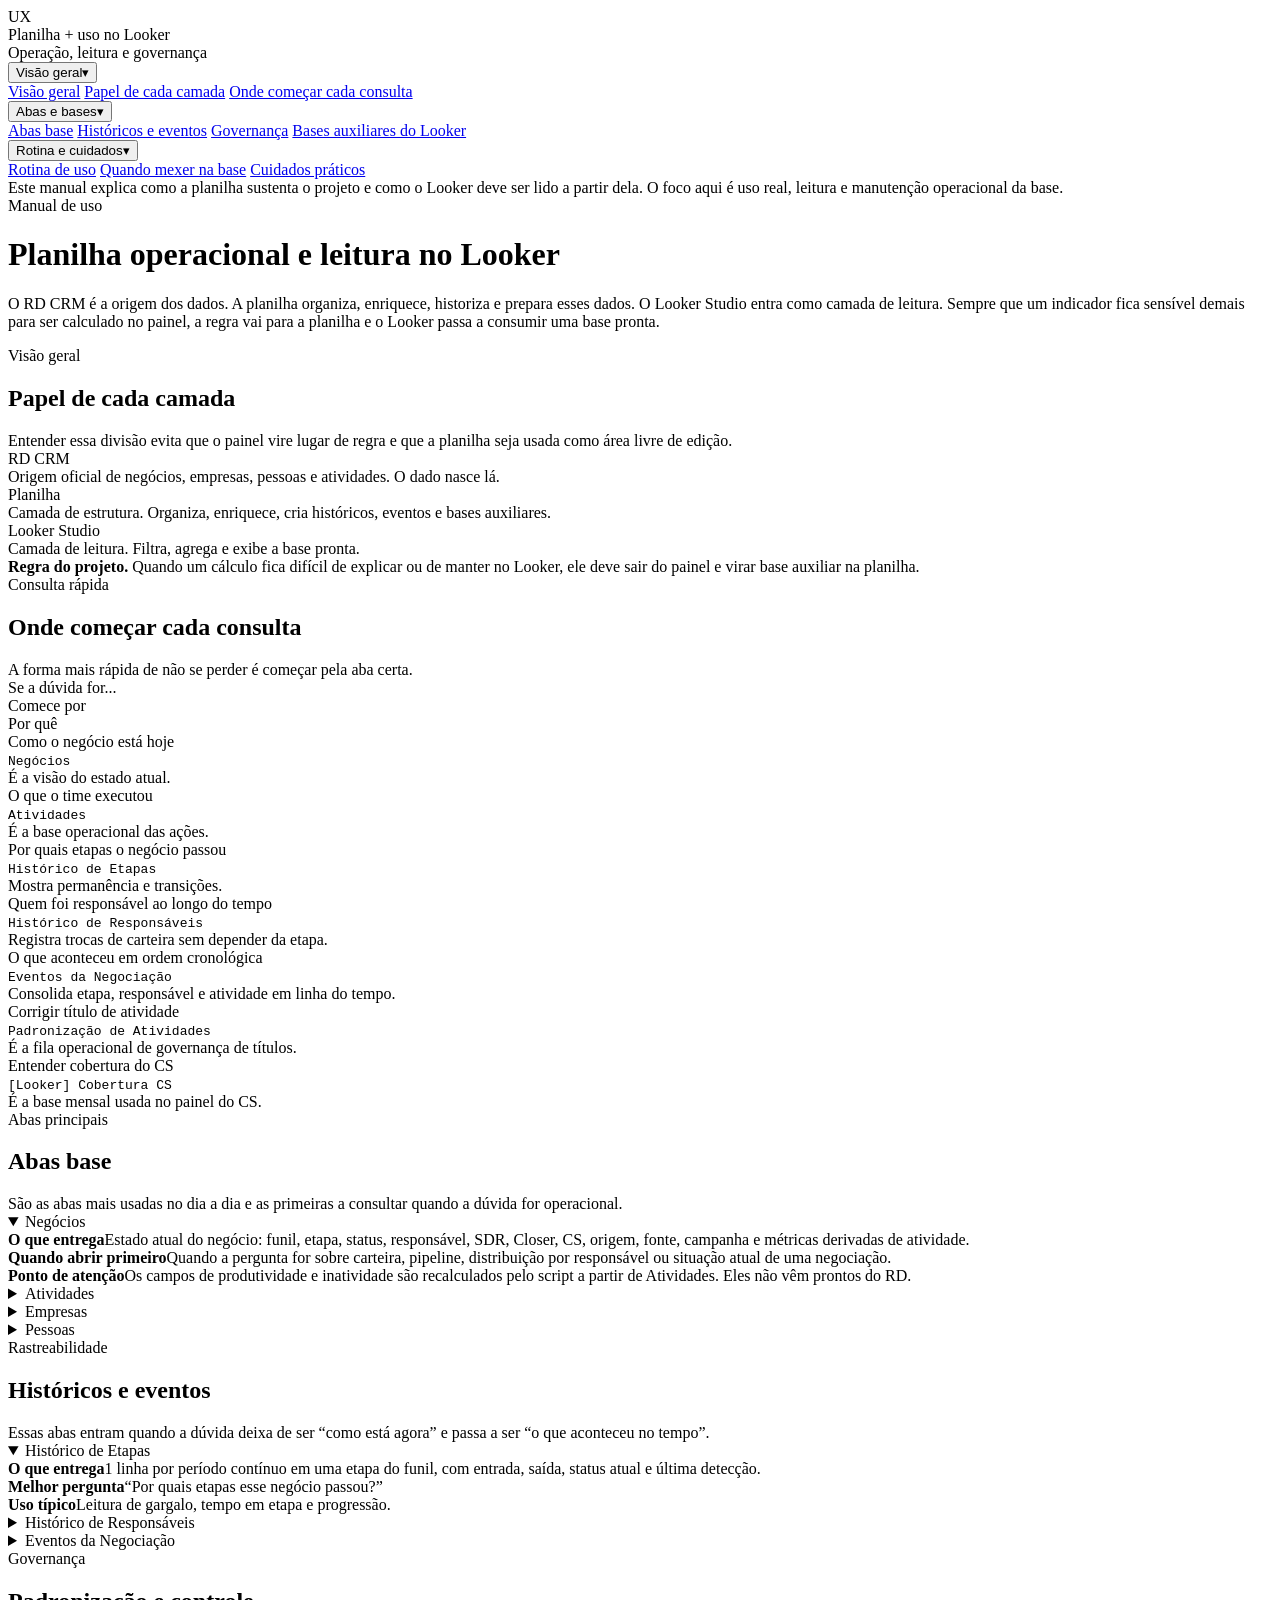
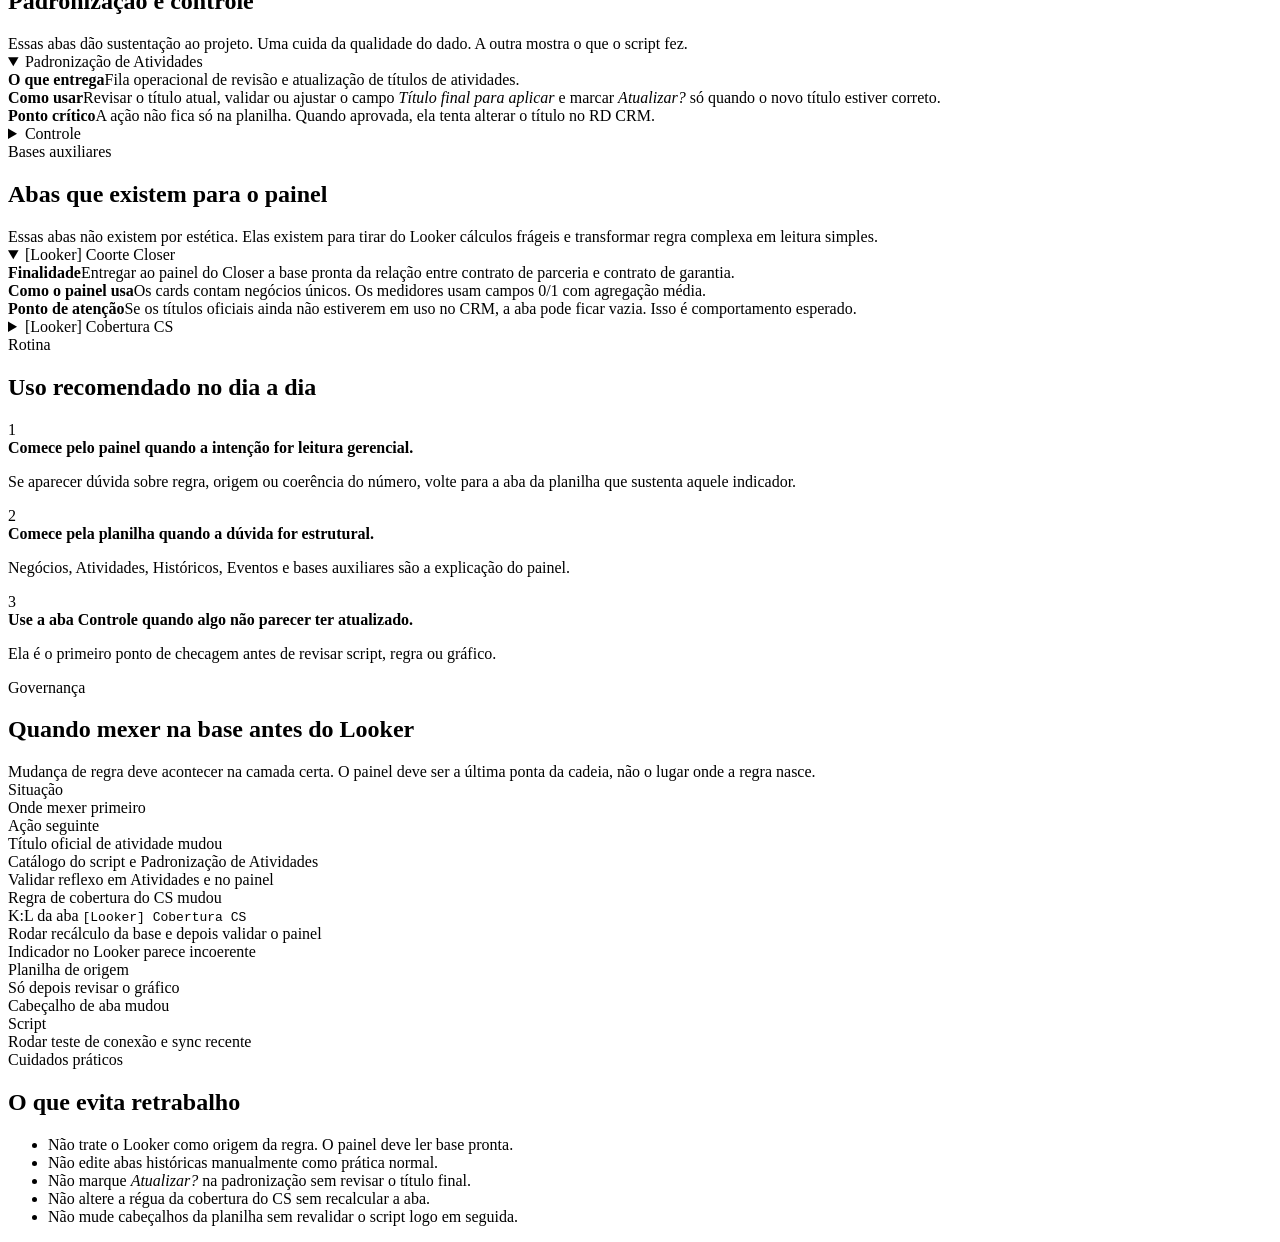
==== manual-planilha-looker.html @ fdc31ee2 "Add files via upload" ====
<!DOCTYPE html>
<html lang="pt-BR">
<head>
  <meta charset="UTF-8" />
  <meta name="viewport" content="width=device-width, initial-scale=1.0" />
  <title>Manual da planilha + Looker | Ucred RevOps</title>
  <link rel="stylesheet" href="assets/style.css" />
</head>
<body>
  <div class="layout">
    <aside class="sidebar">
      <div class="brand">
        <div class="brand-mark">UX</div>
        <div>
          <div class="brand-title">Planilha + uso no Looker</div>
          <div class="brand-subtitle">Operação, leitura e governança</div>
        </div>
      </div>

      <div class="nav-group">
        <button class="nav-toggle" data-target="nav-geral" aria-expanded="true">Visão geral<span class="caret">▾</span></button>
        <div id="nav-geral" class="nav-items">
          <a class="nav-link" href="#visao-geral">Visão geral</a>
          <a class="nav-link" href="#papel-camadas">Papel de cada camada</a>
          <a class="nav-link" href="#onde-comecar">Onde começar cada consulta</a>
        </div>
      </div>

      <div class="nav-group">
        <button class="nav-toggle" data-target="nav-abas" aria-expanded="true">Abas e bases<span class="caret">▾</span></button>
        <div id="nav-abas" class="nav-items">
          <a class="nav-link" href="#abas-base">Abas base</a>
          <a class="nav-link" href="#abas-historicas">Históricos e eventos</a>
          <a class="nav-link" href="#abas-governanca">Governança</a>
          <a class="nav-link" href="#bases-looker">Bases auxiliares do Looker</a>
        </div>
      </div>

      <div class="nav-group">
        <button class="nav-toggle" data-target="nav-operacao" aria-expanded="true">Rotina e cuidados<span class="caret">▾</span></button>
        <div id="nav-operacao" class="nav-items">
          <a class="nav-link" href="#rotina-uso">Rotina de uso</a>
          <a class="nav-link" href="#mudancas-regra">Quando mexer na base</a>
          <a class="nav-link" href="#cuidados">Cuidados práticos</a>
        </div>
      </div>

      <div class="sidebar-note">
        Este manual explica como a planilha sustenta o projeto e como o Looker deve ser lido a partir dela. O foco aqui é uso real, leitura e manutenção operacional da base.
      </div>
    </aside>

    <main class="content">
      <div class="content-inner">
        <div class="hero" id="visao-geral">
          <div class="hero-eyebrow">Manual de uso</div>
          <h1>Planilha operacional e leitura no Looker</h1>
          <p>
            O RD CRM é a origem dos dados. A planilha organiza, enriquece, historiza e prepara esses dados. O Looker Studio entra como camada de leitura. Sempre que um indicador fica sensível demais para ser calculado no painel, a regra vai para a planilha e o Looker passa a consumir uma base pronta.
          </p>
        </div>

        <section class="section" id="papel-camadas">
          <div class="section-header">
            <div class="section-kicker">Visão geral</div>
            <h2>Papel de cada camada</h2>
            <div class="section-intro">Entender essa divisão evita que o painel vire lugar de regra e que a planilha seja usada como área livre de edição.</div>
          </div>

          <div class="card">
            <div class="kb-grid kb-grid-3">
              <div class="kb-block">
                <div class="kb-label">RD CRM</div>
                <div class="kb-value">Origem oficial de negócios, empresas, pessoas e atividades. O dado nasce lá.</div>
              </div>
              <div class="kb-block">
                <div class="kb-label">Planilha</div>
                <div class="kb-value">Camada de estrutura. Organiza, enriquece, cria históricos, eventos e bases auxiliares.</div>
              </div>
              <div class="kb-block">
                <div class="kb-label">Looker Studio</div>
                <div class="kb-value">Camada de leitura. Filtra, agrega e exibe a base pronta.</div>
              </div>
            </div>
          </div>

          <div class="notice ok">
            <strong>Regra do projeto.</strong> Quando um cálculo fica difícil de explicar ou de manter no Looker, ele deve sair do painel e virar base auxiliar na planilha.
          </div>
        </section>

        <section class="section" id="onde-comecar">
          <div class="section-header">
            <div class="section-kicker">Consulta rápida</div>
            <h2>Onde começar cada consulta</h2>
            <div class="section-intro">A forma mais rápida de não se perder é começar pela aba certa.</div>
          </div>

          <div class="card">
            <div class="kb-table">
              <div class="kb-row kb-head"><div>Se a dúvida for...</div><div>Comece por</div><div>Por quê</div></div>
              <div class="kb-row"><div>Como o negócio está hoje</div><div><code>Negócios</code></div><div>É a visão do estado atual.</div></div>
              <div class="kb-row"><div>O que o time executou</div><div><code>Atividades</code></div><div>É a base operacional das ações.</div></div>
              <div class="kb-row"><div>Por quais etapas o negócio passou</div><div><code>Histórico de Etapas</code></div><div>Mostra permanência e transições.</div></div>
              <div class="kb-row"><div>Quem foi responsável ao longo do tempo</div><div><code>Histórico de Responsáveis</code></div><div>Registra trocas de carteira sem depender da etapa.</div></div>
              <div class="kb-row"><div>O que aconteceu em ordem cronológica</div><div><code>Eventos da Negociação</code></div><div>Consolida etapa, responsável e atividade em linha do tempo.</div></div>
              <div class="kb-row"><div>Corrigir título de atividade</div><div><code>Padronização de Atividades</code></div><div>É a fila operacional de governança de títulos.</div></div>
              <div class="kb-row"><div>Entender cobertura do CS</div><div><code>[Looker] Cobertura CS</code></div><div>É a base mensal usada no painel do CS.</div></div>
            </div>
          </div>
        </section>

        <section class="section" id="abas-base">
          <div class="section-header">
            <div class="section-kicker">Abas principais</div>
            <h2>Abas base</h2>
            <div class="section-intro">São as abas mais usadas no dia a dia e as primeiras a consultar quando a dúvida for operacional.</div>
          </div>

          <div class="accordion-list">
            <details open>
              <summary>Negócios</summary>
              <div class="file-meta">
                <div class="meta-item"><strong>O que entrega</strong>Estado atual do negócio: funil, etapa, status, responsável, SDR, Closer, CS, origem, fonte, campanha e métricas derivadas de atividade.</div>
                <div class="meta-item"><strong>Quando abrir primeiro</strong>Quando a pergunta for sobre carteira, pipeline, distribuição por responsável ou situação atual de uma negociação.</div>
                <div class="meta-item"><strong>Ponto de atenção</strong>Os campos de produtividade e inatividade são recalculados pelo script a partir de Atividades. Eles não vêm prontos do RD.</div>
              </div>
            </details>

            <details>
              <summary>Atividades</summary>
              <div class="file-meta">
                <div class="meta-item"><strong>O que entrega</strong>Tarefas e ações do CRM com título, tipo, status, responsável e datas principais.</div>
                <div class="meta-item"><strong>Quando abrir primeiro</strong>Quando a pergunta for sobre execução do time, reuniões, cadência ou indicadores baseados em atividade.</div>
                <div class="meta-item"><strong>Ponto de atenção</strong>O valor analítico dessa aba depende da qualidade do título. Se ele estiver ruim, a correção deve passar pela aba Padronização de Atividades.</div>
              </div>
            </details>

            <details>
              <summary>Empresas</summary>
              <div class="file-meta">
                <div class="meta-item"><strong>O que entrega</strong>Camada de organizações, com cidade, estado e responsável comercial.</div>
                <div class="meta-item"><strong>Quando usar</strong>Para contexto territorial, validação de cadastro e cruzamento com negócios e pessoas.</div>
              </div>
            </details>

            <details>
              <summary>Pessoas</summary>
              <div class="file-meta">
                <div class="meta-item"><strong>O que entrega</strong>Contatos da base, com vínculo de empresa e responsável comercial.</div>
                <div class="meta-item"><strong>Quando usar</strong>Quando a consulta partir do contato, e não do negócio.</div>
              </div>
            </details>
          </div>
        </section>

        <section class="section" id="abas-historicas">
          <div class="section-header">
            <div class="section-kicker">Rastreabilidade</div>
            <h2>Históricos e eventos</h2>
            <div class="section-intro">Essas abas entram quando a dúvida deixa de ser “como está agora” e passa a ser “o que aconteceu no tempo”.</div>
          </div>

          <div class="accordion-list">
            <details open>
              <summary>Histórico de Etapas</summary>
              <div class="file-meta">
                <div class="meta-item"><strong>O que entrega</strong>1 linha por período contínuo em uma etapa do funil, com entrada, saída, status atual e última detecção.</div>
                <div class="meta-item"><strong>Melhor pergunta</strong>“Por quais etapas esse negócio passou?”</div>
                <div class="meta-item"><strong>Uso típico</strong>Leitura de gargalo, tempo em etapa e progressão.</div>
              </div>
            </details>

            <details>
              <summary>Histórico de Responsáveis</summary>
              <div class="file-meta">
                <div class="meta-item"><strong>O que entrega</strong>1 linha por período contínuo de responsabilidade sobre o negócio.</div>
                <div class="meta-item"><strong>Melhor pergunta</strong>“Quem era o responsável nesse momento?”</div>
                <div class="meta-item"><strong>Uso típico</strong>Auditoria de carteira, passagem de bastão e contexto de ownership.</div>
              </div>
            </details>

            <details>
              <summary>Eventos da Negociação</summary>
              <div class="file-meta">
                <div class="meta-item"><strong>O que entrega</strong>Linha do tempo consolidada do negócio, reunindo eventos de etapa, responsável e atividades concluídas.</div>
                <div class="meta-item"><strong>Melhor pergunta</strong>“O que aconteceu com esse negócio, em ordem cronológica?”</div>
                <div class="meta-item"><strong>Leitura correta</strong>É uma aba de acontecimentos, não de estado atual. Se houver dúvida estrutural, a conferência deve voltar ao histórico ou à aba Atividades.</div>
              </div>
            </details>
          </div>
        </section>

        <section class="section" id="abas-governanca">
          <div class="section-header">
            <div class="section-kicker">Governança</div>
            <h2>Padronização e controle</h2>
            <div class="section-intro">Essas abas dão sustentação ao projeto. Uma cuida da qualidade do dado. A outra mostra o que o script fez.</div>
          </div>

          <div class="accordion-list">
            <details open>
              <summary>Padronização de Atividades</summary>
              <div class="file-meta">
                <div class="meta-item"><strong>O que entrega</strong>Fila operacional de revisão e atualização de títulos de atividades.</div>
                <div class="meta-item"><strong>Como usar</strong>Revisar o título atual, validar ou ajustar o campo <em>Título final para aplicar</em> e marcar <em>Atualizar?</em> só quando o novo título estiver correto.</div>
                <div class="meta-item"><strong>Ponto crítico</strong>A ação não fica só na planilha. Quando aprovada, ela tenta alterar o título no RD CRM.</div>
              </div>
            </details>

            <details>
              <summary>Controle</summary>
              <div class="file-meta">
                <div class="meta-item"><strong>O que entrega</strong>Histórico técnico das execuções do script.</div>
                <div class="meta-item"><strong>Quando olhar</strong>Sempre que algo não atualizar, quando houver dúvida sobre execução ou quando uma mudança tiver acabado de ser aplicada.</div>
                <div class="meta-item"><strong>Ponto de atenção</strong>Os logs mais recentes ficam no topo.</div>
              </div>
            </details>
          </div>
        </section>

        <section class="section" id="bases-looker">
          <div class="section-header">
            <div class="section-kicker">Bases auxiliares</div>
            <h2>Abas que existem para o painel</h2>
            <div class="section-intro">Essas abas não existem por estética. Elas existem para tirar do Looker cálculos frágeis e transformar regra complexa em leitura simples.</div>
          </div>

          <div class="accordion-list">
            <details open>
              <summary>[Looker] Coorte Closer</summary>
              <div class="file-meta">
                <div class="meta-item"><strong>Finalidade</strong>Entregar ao painel do Closer a base pronta da relação entre contrato de parceria e contrato de garantia.</div>
                <div class="meta-item"><strong>Como o painel usa</strong>Os cards contam negócios únicos. Os medidores usam campos 0/1 com agregação média.</div>
                <div class="meta-item"><strong>Ponto de atenção</strong>Se os títulos oficiais ainda não estiverem em uso no CRM, a aba pode ficar vazia. Isso é comportamento esperado.</div>
              </div>
            </details>

            <details>
              <summary>[Looker] Cobertura CS</summary>
              <div class="file-meta">
                <div class="meta-item"><strong>Finalidade</strong>Gerar a base mensal do esforço de CS por negócio e responsável, com carteira total, carteira coberta, reunião realizada, quantidade de atividades de cobertura e detalhe da cobertura.</div>
                <div class="meta-item"><strong>Onde fica a regra</strong>Na própria aba, em <code>K:L</code>. O que estiver marcado ali passa a contar como cobertura.</div>
                <div class="meta-item"><strong>Ponto de atenção</strong>A régua atual reescreve a história da base quando a aba é recalculada. Se um título deixar de contar hoje, ele deixa de valer também para os meses passados quando a base for gerada de novo.</div>
              </div>
            </details>
          </div>
        </section>

        <section class="section" id="rotina-uso">
          <div class="section-header">
            <div class="section-kicker">Rotina</div>
            <h2>Uso recomendado no dia a dia</h2>
          </div>

          <div class="card">
            <div class="kb-flow">
              <div class="flow-step">
                <div class="flow-index">1</div>
                <div>
                  <strong>Comece pelo painel quando a intenção for leitura gerencial.</strong>
                  <p>Se aparecer dúvida sobre regra, origem ou coerência do número, volte para a aba da planilha que sustenta aquele indicador.</p>
                </div>
              </div>
              <div class="flow-step">
                <div class="flow-index">2</div>
                <div>
                  <strong>Comece pela planilha quando a dúvida for estrutural.</strong>
                  <p>Negócios, Atividades, Históricos, Eventos e bases auxiliares são a explicação do painel.</p>
                </div>
              </div>
              <div class="flow-step">
                <div class="flow-index">3</div>
                <div>
                  <strong>Use a aba Controle quando algo não parecer ter atualizado.</strong>
                  <p>Ela é o primeiro ponto de checagem antes de revisar script, regra ou gráfico.</p>
                </div>
              </div>
            </div>
          </div>
        </section>

        <section class="section" id="mudancas-regra">
          <div class="section-header">
            <div class="section-kicker">Governança</div>
            <h2>Quando mexer na base antes do Looker</h2>
            <div class="section-intro">Mudança de regra deve acontecer na camada certa. O painel deve ser a última ponta da cadeia, não o lugar onde a regra nasce.</div>
          </div>

          <div class="card">
            <div class="kb-table">
              <div class="kb-row kb-head"><div>Situação</div><div>Onde mexer primeiro</div><div>Ação seguinte</div></div>
              <div class="kb-row"><div>Título oficial de atividade mudou</div><div>Catálogo do script e Padronização de Atividades</div><div>Validar reflexo em Atividades e no painel</div></div>
              <div class="kb-row"><div>Regra de cobertura do CS mudou</div><div>K:L da aba <code>[Looker] Cobertura CS</code></div><div>Rodar recálculo da base e depois validar o painel</div></div>
              <div class="kb-row"><div>Indicador no Looker parece incoerente</div><div>Planilha de origem</div><div>Só depois revisar o gráfico</div></div>
              <div class="kb-row"><div>Cabeçalho de aba mudou</div><div>Script</div><div>Rodar teste de conexão e sync recente</div></div>
            </div>
          </div>
        </section>

        <section class="section" id="cuidados">
          <div class="section-header">
            <div class="section-kicker">Cuidados práticos</div>
            <h2>O que evita retrabalho</h2>
          </div>

          <div class="card">
            <ul class="dense-list">
              <li>Não trate o Looker como origem da regra. O painel deve ler base pronta.</li>
              <li>Não edite abas históricas manualmente como prática normal.</li>
              <li>Não marque <em>Atualizar?</em> na padronização sem revisar o título final.</li>
              <li>Não altere a régua da cobertura do CS sem recalcular a aba.</li>
              <li>Não mude cabeçalhos da planilha sem revalidar o script logo em seguida.</li>
            </ul>
          </div>
        </section>
      </div>
    </main>
  </div>

  <script src="assets/app.js"></script>
</body>
</html>
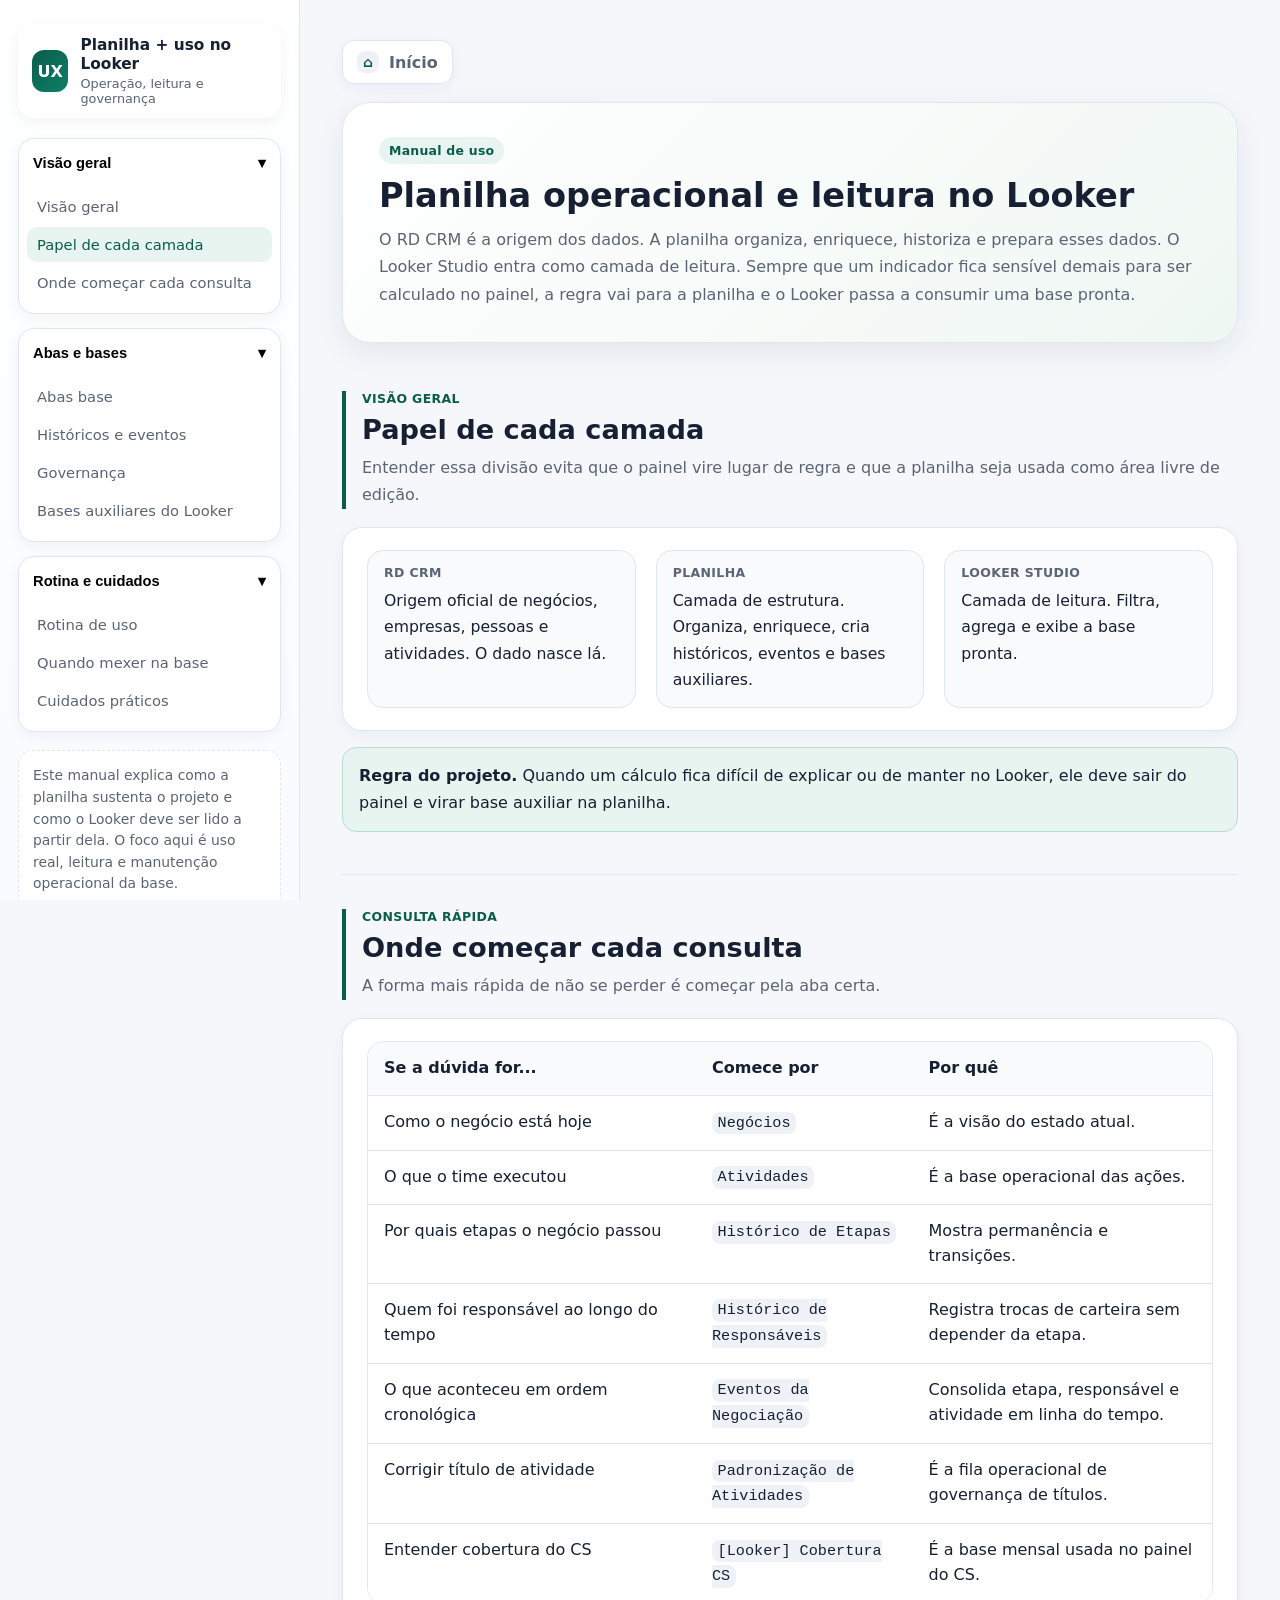
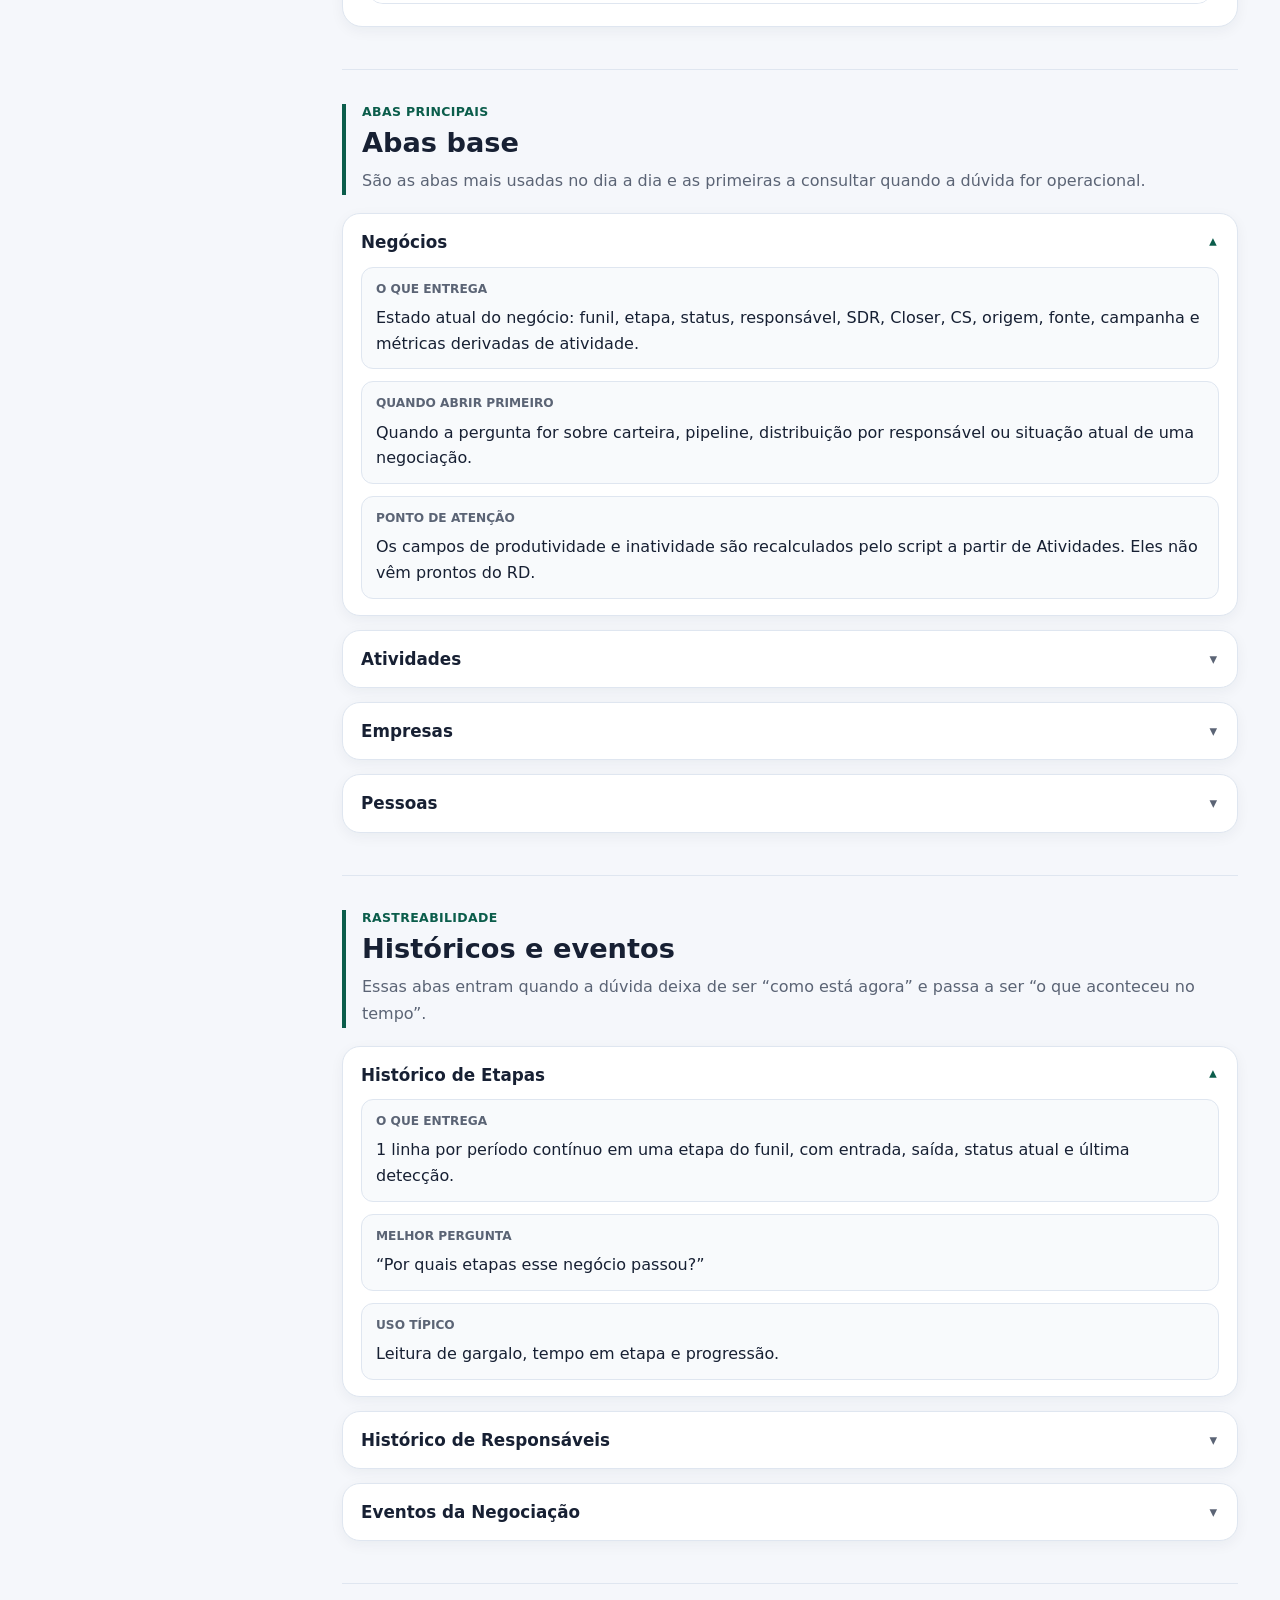
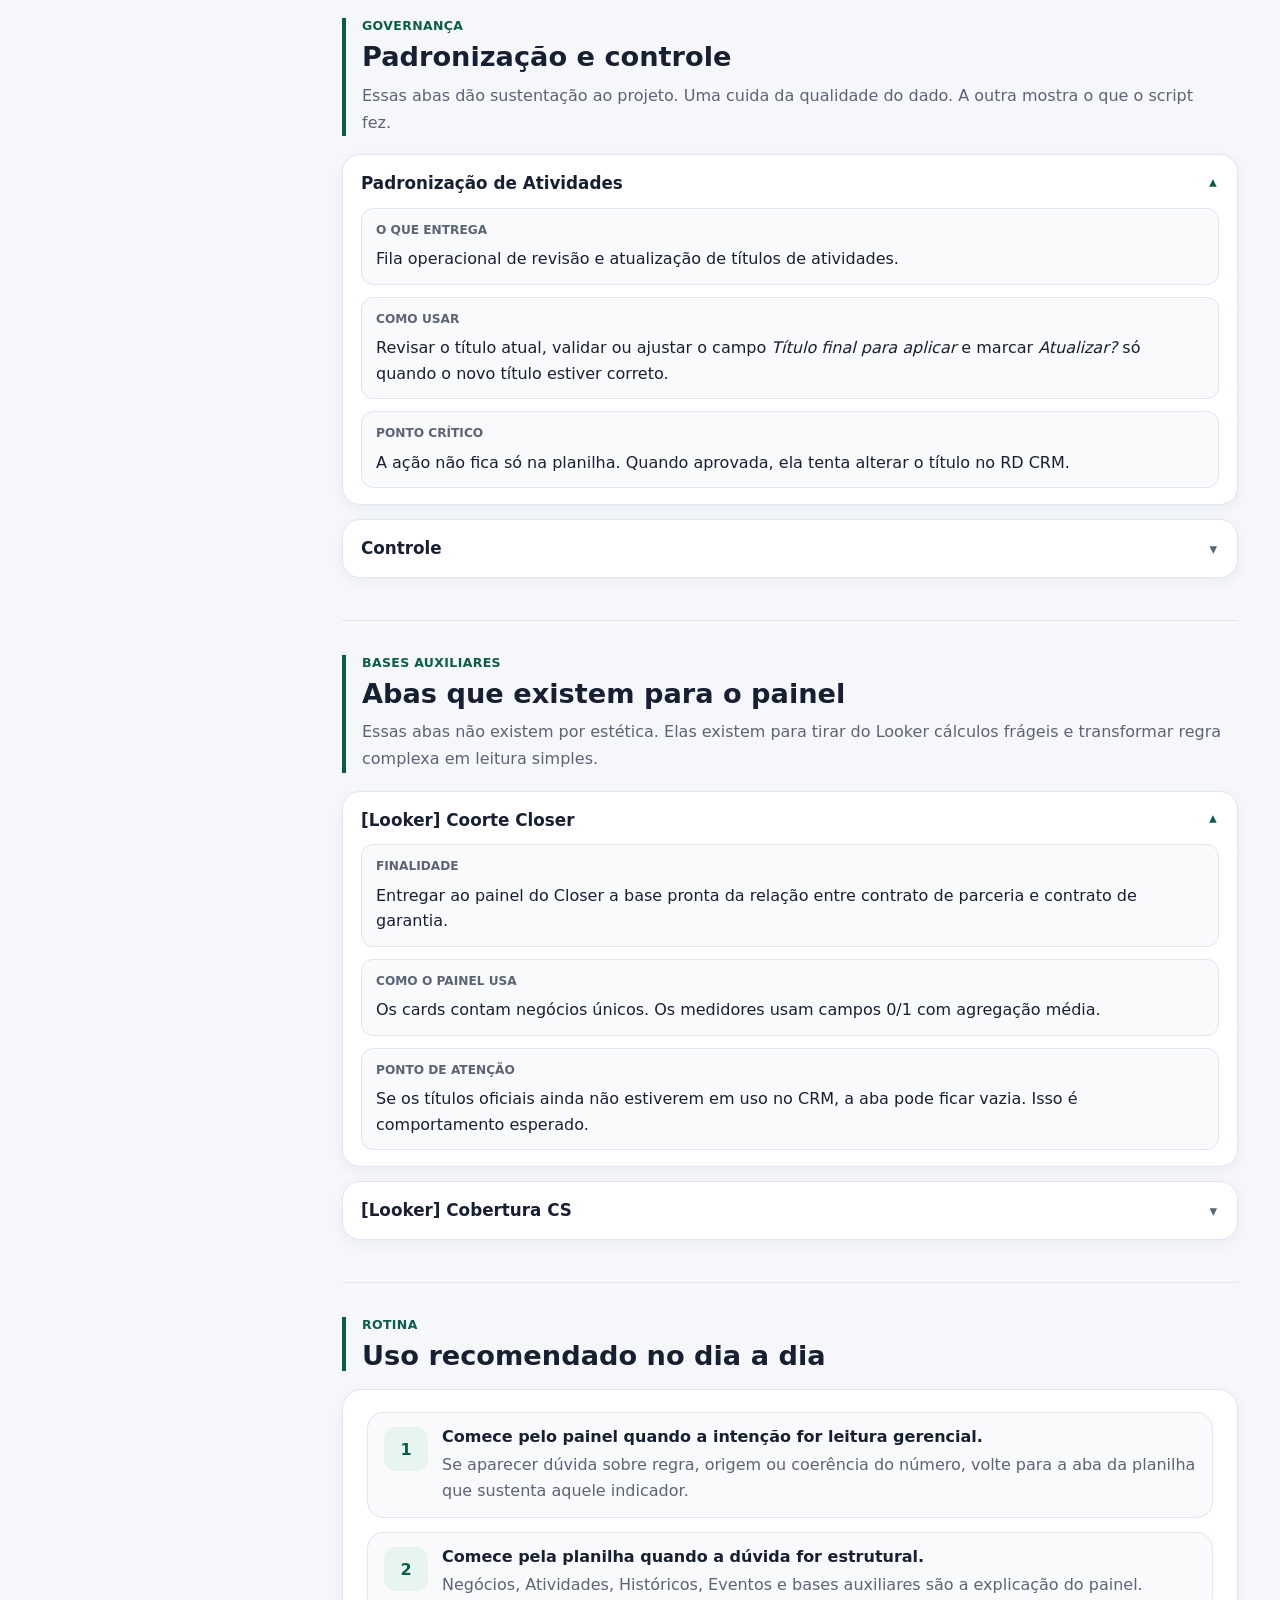
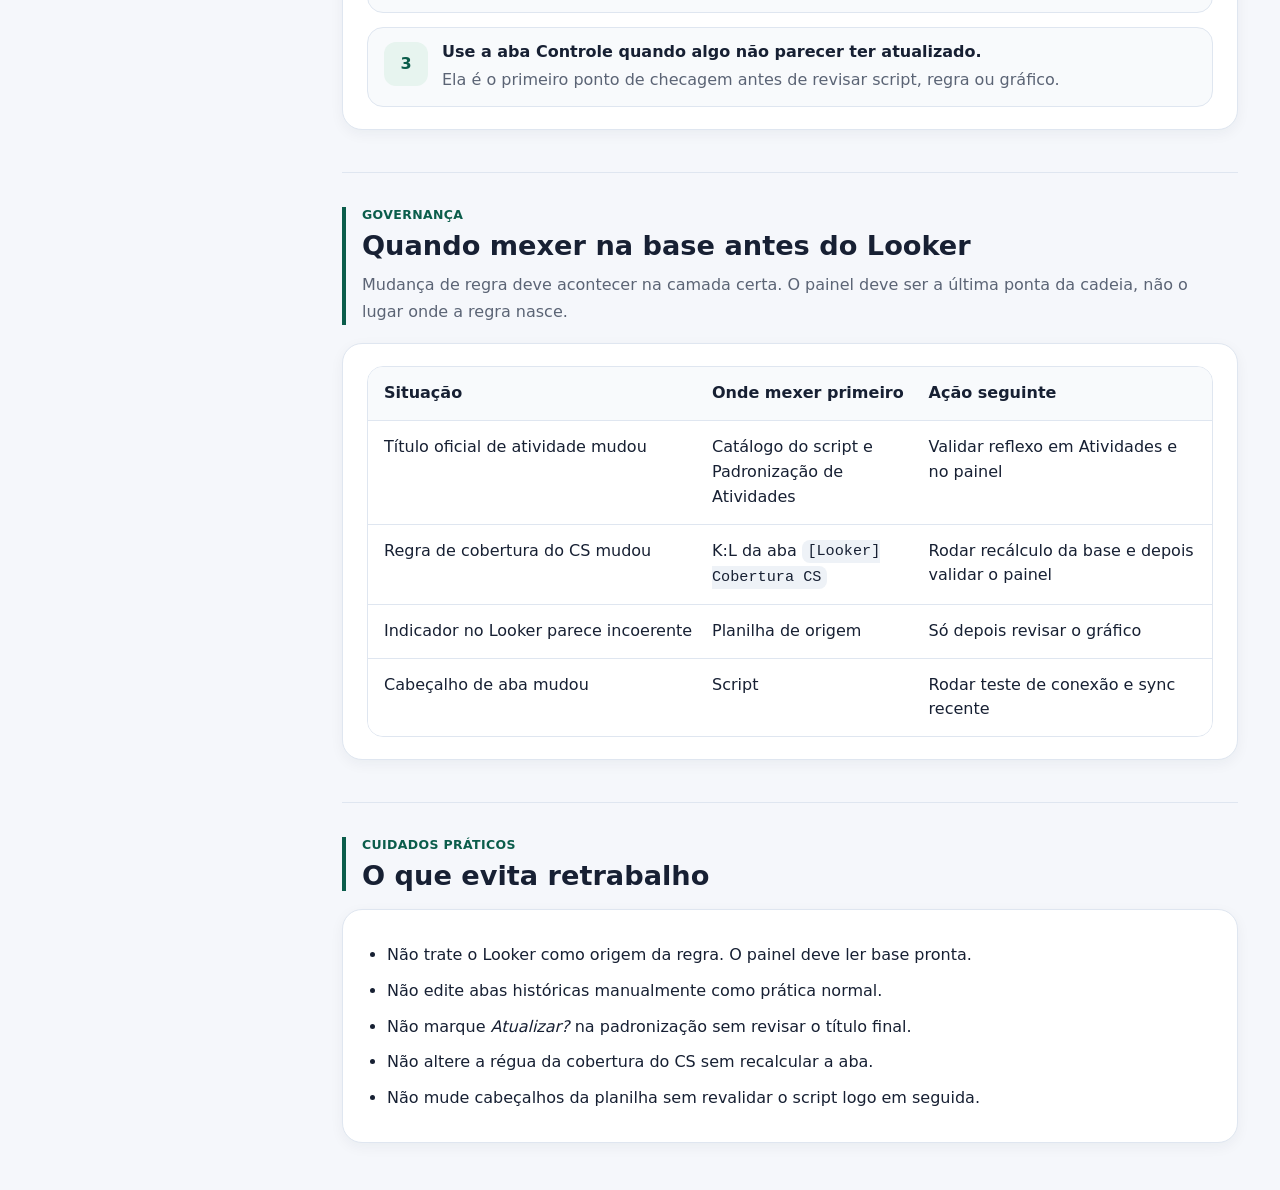
==== commit f2518960: "Add files via upload" ====
--- a/manual-planilha-looker.html
+++ b/manual-planilha-looker.html
@@ -52,6 +52,7 @@
 
     <main class="content">
       <div class="content-inner">
+      <div class="top-home-link"><a class="home-link" href="index.html"><span class="home-link-icon" aria-hidden="true">⌂</span><span>Início</span></a></div>
         <div class="hero" id="visao-geral">
           <div class="hero-eyebrow">Manual de uso</div>
           <h1>Planilha operacional e leitura no Looker</h1>
--- a/assets/style.css
+++ b/assets/style.css
@@ -0,0 +1,601 @@
+
+:root {
+  --bg: #f5f7fb;
+  --panel: #ffffff;
+  --panel-2: #f8fafc;
+  --text: #172033;
+  --muted: #5b6475;
+  --line: #dfe6f0;
+  --line-strong: #cfd8e6;
+  --brand: #0b5d4b;
+  --brand-2: #e7f4ef;
+  --brand-soft: #f2faf6;
+  --warn: #8b5e00;
+  --warn-bg: #fff7df;
+  --danger: #a12b2b;
+  --danger-bg: #fdecec;
+  --shadow: 0 10px 30px rgba(23, 32, 51, 0.08);
+  --shadow-soft: 0 4px 14px rgba(23, 32, 51, 0.05);
+  --radius: 16px;
+}
+
+* { box-sizing: border-box; }
+html { scroll-behavior: smooth; }
+body {
+  margin: 0;
+  font-family: Inter, system-ui, -apple-system, BlinkMacSystemFont, "Segoe UI", sans-serif;
+  background: var(--bg);
+  color: var(--text);
+}
+
+a { color: inherit; text-decoration: none; }
+code {
+  font-family: ui-monospace, SFMono-Regular, Menlo, Consolas, monospace;
+  background: #eef2f7;
+  padding: 0.15rem 0.35rem;
+  border-radius: 8px;
+  font-size: 0.95em;
+}
+
+.layout {
+  display: grid;
+  grid-template-columns: 300px minmax(0, 1fr);
+  min-height: 100vh;
+}
+
+.sidebar {
+  position: sticky;
+  top: 0;
+  height: 100vh;
+  overflow: auto;
+  padding: 24px 18px 28px;
+  background: linear-gradient(180deg, #ffffff 0%, #f8fbff 100%);
+  border-right: 1px solid var(--line);
+}
+
+.brand {
+  display: flex;
+  align-items: center;
+  gap: 12px;
+  padding: 12px 14px;
+  border-radius: 16px;
+  background: var(--panel);
+  box-shadow: var(--shadow-soft);
+  margin-bottom: 20px;
+}
+
+.brand-mark {
+  width: 42px;
+  height: 42px;
+  border-radius: 12px;
+  background: linear-gradient(135deg, var(--brand) 0%, #0e7f66 100%);
+  display: grid;
+  place-items: center;
+  color: white;
+  font-weight: 800;
+}
+
+.brand-title {
+  font-size: 0.96rem;
+  font-weight: 700;
+  line-height: 1.25;
+}
+
+.brand-subtitle {
+  font-size: 0.8rem;
+  color: var(--muted);
+  margin-top: 2px;
+}
+
+.nav-group {
+  background: var(--panel);
+  border: 1px solid var(--line);
+  border-radius: var(--radius);
+  overflow: hidden;
+  margin-bottom: 14px;
+  box-shadow: var(--shadow-soft);
+}
+
+.nav-toggle {
+  width: 100%;
+  border: 0;
+  background: transparent;
+  padding: 15px 14px;
+  font-size: 0.92rem;
+  font-weight: 700;
+  display: flex;
+  align-items: center;
+  justify-content: space-between;
+  cursor: pointer;
+}
+
+.nav-items {
+  padding: 0 8px 10px;
+}
+
+.nav-link {
+  display: block;
+  padding: 9px 10px;
+  margin: 3px 0;
+  border-radius: 10px;
+  color: var(--muted);
+  font-size: 0.92rem;
+}
+
+.nav-link:hover, .nav-link.active {
+  background: var(--brand-2);
+  color: var(--brand);
+}
+
+.sidebar-note {
+  margin-top: 18px;
+  padding: 14px;
+  border-radius: 14px;
+  background: var(--panel);
+  border: 1px dashed var(--line);
+  color: var(--muted);
+  font-size: 0.87rem;
+  line-height: 1.55;
+}
+
+.content {
+  min-width: 0;
+  padding: 40px 42px 56px;
+}
+
+.content-inner {
+  width: 100%;
+  max-width: 1120px;
+  margin: 0 auto;
+}
+
+.hero {
+  padding: 34px 36px;
+  border-radius: 28px;
+  background: linear-gradient(135deg, #ffffff 0%, #eff7f3 100%);
+  border: 1px solid var(--line);
+  box-shadow: var(--shadow);
+  margin-bottom: 34px;
+}
+
+.hero-eyebrow {
+  display: inline-block;
+  padding: 6px 10px;
+  border-radius: 999px;
+  background: var(--brand-2);
+  color: var(--brand);
+  font-size: 0.78rem;
+  font-weight: 800;
+  letter-spacing: 0.02em;
+  margin-bottom: 14px;
+}
+
+.hero h1 {
+  margin: 0 0 12px;
+  font-size: 2.1rem;
+  line-height: 1.08;
+}
+
+.hero p {
+  margin: 0;
+  color: var(--muted);
+  line-height: 1.7;
+  max-width: 860px;
+}
+
+.section {
+  margin-top: 42px;
+  padding-top: 6px;
+  scroll-margin-top: 24px;
+}
+
+.section + .section {
+  border-top: 1px solid var(--line);
+  padding-top: 34px;
+}
+
+.section-header {
+  margin-bottom: 18px;
+  padding-left: 16px;
+  border-left: 4px solid var(--brand);
+}
+
+.section-kicker {
+  color: var(--brand);
+  font-weight: 800;
+  font-size: 0.78rem;
+  letter-spacing: 0.03em;
+  text-transform: uppercase;
+}
+
+.section h2 {
+  margin: 8px 0 10px;
+  font-size: 1.7rem;
+  line-height: 1.15;
+}
+
+.section-intro {
+  color: var(--muted);
+  line-height: 1.68;
+  max-width: 860px;
+}
+
+.card {
+  background: var(--panel);
+  border: 1px solid var(--line);
+  border-radius: 20px;
+  box-shadow: var(--shadow-soft);
+  padding: 22px 24px;
+  margin-top: 18px;
+}
+
+.card + .card { margin-top: 16px; }
+
+.kb-title {
+  display: flex;
+  align-items: center;
+  gap: 10px;
+  flex-wrap: wrap;
+  margin-bottom: 14px;
+}
+
+.kb-title h3 {
+  margin: 0;
+  font-size: 1.16rem;
+  line-height: 1.3;
+}
+
+.badge {
+  display: inline-flex;
+  align-items: center;
+  justify-content: center;
+  padding: 4px 10px;
+  border-radius: 999px;
+  font-size: 0.75rem;
+  font-weight: 800;
+  letter-spacing: 0.02em;
+}
+
+.badge.type { background: #edf3fb; color: #32517a; }
+.badge.ok { background: var(--brand-2); color: var(--brand); }
+.badge.warn { background: var(--warn-bg); color: var(--warn); }
+.badge.danger { background: var(--danger-bg); color: var(--danger); }
+
+.kb-grid {
+  display: grid;
+  grid-template-columns: repeat(2, minmax(0, 1fr));
+  gap: 16px 20px;
+}
+
+.kb-block {
+  background: var(--panel-2);
+  border: 1px solid var(--line);
+  border-radius: 16px;
+  padding: 14px 16px;
+}
+
+.kb-block.wide { grid-column: 1 / -1; }
+
+.kb-label {
+  font-size: 0.78rem;
+  font-weight: 800;
+  text-transform: uppercase;
+  letter-spacing: 0.03em;
+  color: var(--muted);
+  margin-bottom: 8px;
+}
+
+.kb-value {
+  line-height: 1.68;
+  font-size: 0.98rem;
+}
+
+.kb-value ul {
+  margin: 10px 0 0 18px;
+  padding: 0;
+}
+.kb-value li { margin: 6px 0; }
+
+.notice {
+  margin-top: 16px;
+  padding: 15px 16px;
+  border-radius: 14px;
+  border: 1px solid var(--line);
+  background: var(--panel-2);
+  line-height: 1.65;
+}
+.notice.warn { background: var(--warn-bg); border-color: #f2df91; }
+.notice.danger { background: var(--danger-bg); border-color: #f3c2c2; }
+.notice.ok { background: var(--brand-2); border-color: #b8ddcf; }
+
+.file-list details,
+.qa-list details {
+  background: var(--panel);
+  border: 1px solid var(--line);
+  border-radius: 16px;
+  padding: 14px 16px;
+  margin-top: 12px;
+  box-shadow: var(--shadow-soft);
+}
+
+.file-list summary,
+.qa-list summary {
+  cursor: pointer;
+  font-weight: 700;
+  list-style: none;
+  line-height: 1.5;
+}
+.file-list summary::-webkit-details-marker,
+.qa-list summary::-webkit-details-marker { display: none; }
+
+.file-meta {
+  margin-top: 12px;
+  display: grid;
+  gap: 12px;
+}
+
+.file-meta .meta-item {
+  background: var(--panel-2);
+  border: 1px solid var(--line);
+  border-radius: 12px;
+  padding: 12px 14px;
+  line-height: 1.6;
+}
+
+.file-meta .meta-item strong {
+  display: block;
+  font-size: 0.76rem;
+  text-transform: uppercase;
+  color: var(--muted);
+  margin-bottom: 6px;
+}
+
+.two-col-cards {
+  display: grid;
+  grid-template-columns: repeat(2, minmax(0, 1fr));
+  gap: 18px;
+}
+
+.home-grid {
+  display: grid;
+  grid-template-columns: repeat(2, minmax(0, 1fr));
+  gap: 18px;
+}
+
+.link-card {
+  background: var(--panel);
+  border: 1px solid var(--line);
+  border-radius: 20px;
+  padding: 22px 22px;
+  box-shadow: var(--shadow-soft);
+}
+
+.link-card h3 {
+  margin: 12px 0 10px;
+  line-height: 1.3;
+}
+.link-card p {
+  margin: 0;
+  color: var(--muted);
+  line-height: 1.65;
+}
+.link-card .link-card-footer {
+  margin-top: 16px;
+  color: var(--brand);
+  font-weight: 700;
+}
+
+.muted { color: var(--muted); }
+.footer-space { height: 24px; }
+
+@media (max-width: 1080px) {
+  .layout { grid-template-columns: 1fr; }
+  .sidebar {
+    position: relative;
+    height: auto;
+    border-right: 0;
+    border-bottom: 1px solid var(--line);
+  }
+  .content { padding: 26px 20px 42px; }
+  .content-inner { max-width: 100%; }
+}
+
+@media (max-width: 760px) {
+  .kb-grid,
+  .two-col-cards,
+  .home-grid {
+    grid-template-columns: 1fr;
+  }
+  .hero { padding: 24px 22px; }
+  .hero h1 { font-size: 1.72rem; }
+  .section { margin-top: 34px; }
+  .section + .section { padding-top: 26px; }
+  .section-header { padding-left: 12px; }
+  .card { padding: 18px 18px; }
+}
+
+
+.nav-toggle .caret {
+  display: inline-flex;
+  transition: transform 0.2s ease;
+}
+.nav-toggle[aria-expanded="false"] .caret { transform: rotate(-90deg); }
+
+.file-list summary,
+.qa-list summary,
+.accordion-list summary {
+  position: relative;
+  padding-right: 30px;
+}
+
+.file-list summary::after,
+.qa-list summary::after,
+.accordion-list summary::after {
+  content: "▾";
+  position: absolute;
+  right: 2px;
+  top: 50%;
+  transform: translateY(-50%);
+  color: var(--muted);
+  font-size: 0.95rem;
+  transition: transform 0.2s ease, color 0.2s ease;
+}
+
+.file-list details[open] summary::after,
+.qa-list details[open] summary::after,
+.accordion-list details[open] summary::after {
+  transform: translateY(-50%) rotate(180deg);
+  color: var(--brand);
+}
+
+.accordion-list details {
+  background: var(--panel);
+  border: 1px solid var(--line);
+  border-radius: 18px;
+  padding: 16px 18px;
+  margin-top: 14px;
+  box-shadow: var(--shadow-soft);
+}
+
+.accordion-list summary {
+  cursor: pointer;
+  font-weight: 800;
+  font-size: 1.05rem;
+  line-height: 1.45;
+  list-style: none;
+}
+.accordion-list summary::-webkit-details-marker { display: none; }
+
+.kb-grid-3 {
+  grid-template-columns: repeat(3, minmax(0, 1fr));
+}
+
+.kb-table {
+  display: grid;
+  gap: 0;
+  border: 1px solid var(--line);
+  border-radius: 16px;
+  overflow: hidden;
+}
+.kb-row {
+  display: grid;
+  grid-template-columns: 1.4fr 0.9fr 1.2fr;
+  gap: 16px;
+  padding: 14px 16px;
+  background: var(--panel);
+  border-top: 1px solid var(--line);
+}
+.kb-row:first-child { border-top: 0; }
+.kb-row.kb-head {
+  background: var(--panel-2);
+  font-weight: 800;
+  color: var(--text);
+}
+.kb-row > div { line-height: 1.55; }
+
+.kb-flow {
+  display: grid;
+  gap: 14px;
+}
+.flow-step {
+  display: grid;
+  grid-template-columns: 44px minmax(0,1fr);
+  gap: 14px;
+  align-items: start;
+  padding: 14px 16px;
+  border: 1px solid var(--line);
+  background: var(--panel-2);
+  border-radius: 16px;
+}
+.flow-index {
+  width: 44px;
+  height: 44px;
+  border-radius: 12px;
+  background: var(--brand-2);
+  color: var(--brand);
+  display: grid;
+  place-items: center;
+  font-weight: 800;
+}
+.flow-step p {
+  margin: 6px 0 0;
+  color: var(--muted);
+  line-height: 1.6;
+}
+
+.dense-list {
+  margin: 0;
+  padding-left: 20px;
+}
+.dense-list li {
+  margin: 10px 0;
+  line-height: 1.6;
+}
+
+@media (max-width: 900px) {
+  .kb-grid-3 { grid-template-columns: 1fr; }
+  .kb-row { grid-template-columns: 1fr; }
+}
+
+
+.content-home-only {
+  min-width: 0;
+  padding: 40px 42px 56px;
+}
+
+.top-home-link {
+  margin-bottom: 18px;
+}
+
+.home-link {
+  display: inline-flex;
+  align-items: center;
+  gap: 10px;
+  padding: 10px 14px;
+  border-radius: 12px;
+  border: 1px solid var(--line);
+  background: var(--panel);
+  color: var(--muted);
+  font-weight: 700;
+  box-shadow: var(--shadow-soft);
+}
+
+.home-link:hover {
+  color: var(--brand);
+  background: var(--brand-soft);
+  border-color: #cfe5db;
+}
+
+.home-link-icon {
+  display: inline-grid;
+  place-items: center;
+  width: 22px;
+  height: 22px;
+  border-radius: 8px;
+  background: #eef2f7;
+  color: var(--brand);
+  font-size: 14px;
+  line-height: 1;
+}
+
+.site-footer {
+  margin: 56px auto 22px;
+  text-align: center;
+}
+
+.site-footer-line {
+  color: var(--muted);
+  line-height: 1.55;
+  font-size: 1rem;
+}
+
+.site-footer-strong {
+  color: var(--ink);
+  font-weight: 800;
+  font-size: 1.15rem;
+}
+
+.site-footer-credit {
+  margin-top: 16px;
+  font-size: 0.95rem;
+}
